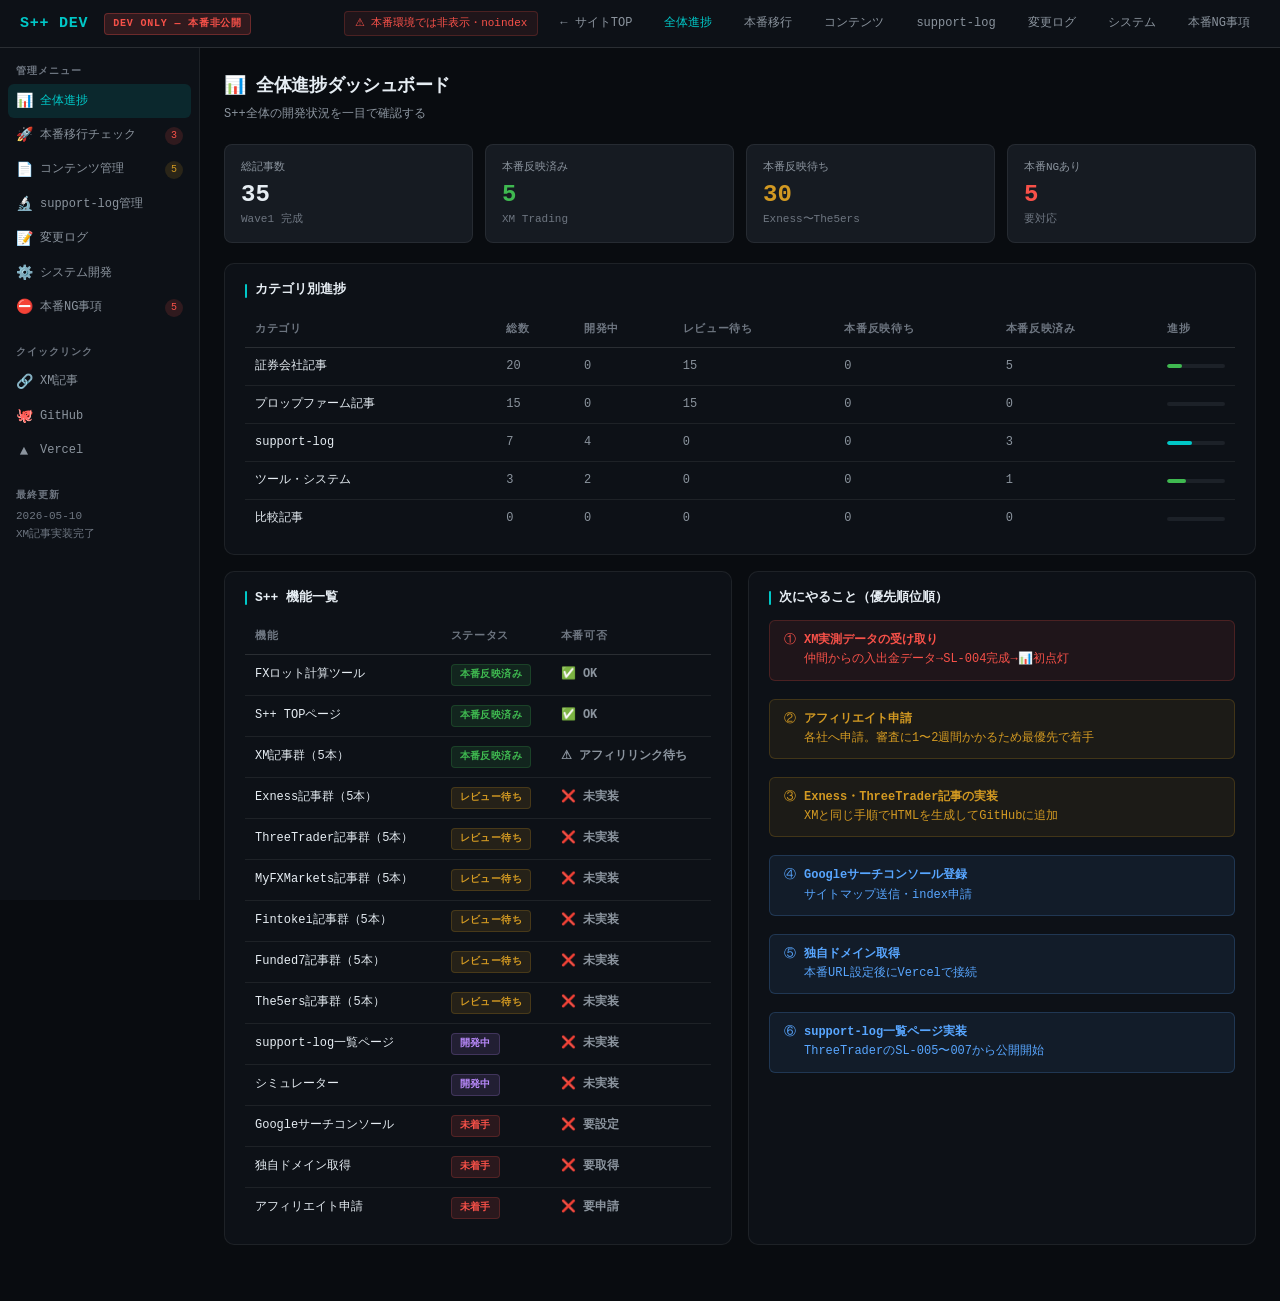
==== dev-dashboard/index.html @ 29a3cdb9 "Add dev-dashboard (DEV ONLY)" ====
<!DOCTYPE html>
<html lang="ja">
<head>
  <meta charset="UTF-8">
  <meta name="viewport" content="width=device-width, initial-scale=1.0">
  <meta name="robots" content="noindex, nofollow">
  <title>S++ Dev Dashboard｜開発管理</title>
  <!-- DEV ONLY: 本番環境では除外またはnoindex -->
  <style>
    :root {
      --bg: #090c10;
      --surface: #0d1117;
      --surface2: #161b22;
      --surface3: #1c2128;
      --border: rgba(255,255,255,0.07);
      --border2: rgba(255,255,255,0.12);
      --text: #e6edf3;
      --text2: #8b949e;
      --text3: #6e7681;
      --accent: #00c8c8;
      --accent2: rgba(0,200,200,0.12);
      --blue: #58a6ff;
      --green: #3fb950;
      --yellow: #d29922;
      --orange: #f0883e;
      --red: #f85149;
      --purple: #bc8cff;
      --ok: #3fb950;
      --ng: #f85149;
      --warn: #d29922;
      --info: #58a6ff;
    }
    * { box-sizing: border-box; margin: 0; padding: 0; }
    body {
      background: var(--bg);
      color: var(--text);
      font-family: 'SF Mono', 'Fira Code', 'Cascadia Code', monospace;
      font-size: 13px;
      line-height: 1.6;
      min-height: 100vh;
    }

    /* ===== TOP BAR ===== */
    .topbar {
      background: var(--surface);
      border-bottom: 1px solid var(--border2);
      padding: 0 20px;
      height: 48px;
      display: flex;
      align-items: center;
      justify-content: space-between;
      position: sticky;
      top: 0;
      z-index: 200;
    }
    .topbar-left {
      display: flex;
      align-items: center;
      gap: 16px;
    }
    .topbar-logo {
      font-size: 15px;
      font-weight: 700;
      color: var(--accent);
      letter-spacing: 0.05em;
    }
    .topbar-badge {
      font-size: 10px;
      background: rgba(248,81,73,0.15);
      color: var(--red);
      border: 1px solid rgba(248,81,73,0.3);
      border-radius: 4px;
      padding: 2px 8px;
      letter-spacing: 0.08em;
      font-weight: 700;
    }
    .topbar-right {
      display: flex;
      align-items: center;
      gap: 12px;
      font-size: 12px;
      color: var(--text2);
    }
    .topbar-right a {
      color: var(--text2);
      text-decoration: none;
      padding: 4px 10px;
      border-radius: 4px;
      transition: background 0.15s;
    }
    .topbar-right a:hover { background: var(--surface2); color: var(--text); }
    .topbar-right a.active { color: var(--accent); }
    .production-warning {
      font-size: 11px;
      background: rgba(248,81,73,0.08);
      color: var(--red);
      border: 1px solid rgba(248,81,73,0.2);
      border-radius: 4px;
      padding: 3px 10px;
    }

    /* ===== LAYOUT ===== */
    .layout {
      display: grid;
      grid-template-columns: 200px 1fr;
      min-height: calc(100vh - 48px);
    }

    /* ===== SIDEBAR ===== */
    .sidebar {
      background: var(--surface);
      border-right: 1px solid var(--border);
      padding: 16px 0;
      position: sticky;
      top: 48px;
      height: calc(100vh - 48px);
      overflow-y: auto;
    }
    .sidebar-section {
      padding: 0 8px;
      margin-bottom: 20px;
    }
    .sidebar-label {
      font-size: 10px;
      font-weight: 700;
      color: var(--text3);
      letter-spacing: 0.1em;
      text-transform: uppercase;
      padding: 0 8px;
      margin-bottom: 4px;
    }
    .sidebar-item {
      display: flex;
      align-items: center;
      gap: 8px;
      padding: 6px 8px;
      border-radius: 6px;
      cursor: pointer;
      color: var(--text2);
      transition: all 0.15s;
      font-size: 12px;
    }
    .sidebar-item:hover { background: var(--surface2); color: var(--text); }
    .sidebar-item.active { background: var(--accent2); color: var(--accent); }
    .sidebar-item .icon { font-size: 14px; width: 16px; text-align: center; }
    .sidebar-count {
      margin-left: auto;
      font-size: 10px;
      background: var(--surface3);
      color: var(--text3);
      border-radius: 10px;
      padding: 1px 6px;
    }
    .sidebar-count.warn { background: rgba(210,153,34,0.15); color: var(--yellow); }
    .sidebar-count.err { background: rgba(248,81,73,0.15); color: var(--red); }

    /* ===== MAIN ===== */
    .main {
      padding: 24px;
      overflow-y: auto;
    }
    .page { display: none; }
    .page.active { display: block; }

    .page-title {
      font-size: 18px;
      font-weight: 700;
      color: var(--text);
      margin-bottom: 4px;
      letter-spacing: -0.02em;
    }
    .page-sub {
      font-size: 12px;
      color: var(--text2);
      margin-bottom: 20px;
    }

    /* ===== CARDS ===== */
    .card {
      background: var(--surface);
      border: 1px solid var(--border);
      border-radius: 10px;
      padding: 16px 20px;
      margin-bottom: 16px;
    }
    .card-title {
      font-size: 13px;
      font-weight: 700;
      color: var(--text);
      margin-bottom: 12px;
      display: flex;
      align-items: center;
      gap: 8px;
    }
    .card-title::before {
      content: "";
      display: inline-block;
      width: 2px;
      height: 14px;
      background: var(--accent);
      border-radius: 2px;
    }

    /* ===== GRID ===== */
    .grid-2 { display: grid; grid-template-columns: 1fr 1fr; gap: 16px; margin-bottom: 16px; }
    .grid-3 { display: grid; grid-template-columns: repeat(3, 1fr); gap: 16px; margin-bottom: 16px; }
    @media (max-width: 900px) { .grid-2, .grid-3 { grid-template-columns: 1fr; } }

    /* ===== STAT CARDS ===== */
    .stat-grid {
      display: grid;
      grid-template-columns: repeat(4, 1fr);
      gap: 12px;
      margin-bottom: 20px;
    }
    .stat-card {
      background: var(--surface2);
      border: 1px solid var(--border);
      border-radius: 8px;
      padding: 14px 16px;
    }
    .stat-label { font-size: 11px; color: var(--text2); margin-bottom: 6px; }
    .stat-value { font-size: 24px; font-weight: 700; color: var(--text); line-height: 1; }
    .stat-value.ok { color: var(--green); }
    .stat-value.warn { color: var(--yellow); }
    .stat-value.err { color: var(--red); }
    .stat-sub { font-size: 11px; color: var(--text3); margin-top: 4px; }

    /* ===== TABLE ===== */
    .tbl { width: 100%; border-collapse: collapse; }
    .tbl th {
      text-align: left;
      padding: 8px 10px;
      font-size: 11px;
      font-weight: 700;
      color: var(--text3);
      letter-spacing: 0.06em;
      text-transform: uppercase;
      border-bottom: 1px solid var(--border2);
    }
    .tbl td {
      padding: 9px 10px;
      border-bottom: 1px solid var(--border);
      font-size: 12px;
      color: var(--text2);
      vertical-align: middle;
    }
    .tbl td:first-child { color: var(--text); }
    .tbl tr:last-child td { border-bottom: none; }
    .tbl tr:hover td { background: var(--surface2); }

    /* ===== BADGES ===== */
    .badge {
      display: inline-block;
      font-size: 10px;
      font-weight: 700;
      padding: 2px 8px;
      border-radius: 4px;
      letter-spacing: 0.04em;
      white-space: nowrap;
    }
    .badge-ok { background: rgba(63,185,80,0.12); color: var(--green); border: 1px solid rgba(63,185,80,0.2); }
    .badge-ng { background: rgba(248,81,73,0.12); color: var(--red); border: 1px solid rgba(248,81,73,0.2); }
    .badge-warn { background: rgba(210,153,34,0.12); color: var(--yellow); border: 1px solid rgba(210,153,34,0.2); }
    .badge-info { background: rgba(88,166,255,0.12); color: var(--blue); border: 1px solid rgba(88,166,255,0.2); }
    .badge-dev { background: rgba(188,140,255,0.12); color: var(--purple); border: 1px solid rgba(188,140,255,0.2); }
    .badge-measured { background: rgba(0,200,200,0.12); color: var(--accent); border: 1px solid rgba(0,200,200,0.2); }

    /* ===== CHECKLIST ===== */
    .checklist { list-style: none; }
    .checklist li {
      display: flex;
      align-items: center;
      justify-content: space-between;
      padding: 8px 0;
      border-bottom: 1px solid var(--border);
      font-size: 12px;
    }
    .checklist li:last-child { border-bottom: none; }
    .checklist-label { display: flex; align-items: center; gap: 8px; color: var(--text2); }
    .check-icon { font-size: 14px; width: 16px; }

    /* ===== PROGRESS BAR ===== */
    .progress-wrap { margin-bottom: 10px; }
    .progress-label { display: flex; justify-content: space-between; font-size: 11px; color: var(--text2); margin-bottom: 4px; }
    .progress-bar { height: 4px; background: var(--surface3); border-radius: 2px; overflow: hidden; }
    .progress-fill { height: 100%; border-radius: 2px; transition: width 0.5s ease; }
    .progress-fill.ok { background: var(--green); }
    .progress-fill.warn { background: var(--yellow); }
    .progress-fill.err { background: var(--red); }
    .progress-fill.accent { background: var(--accent); }

    /* ===== ALERT ===== */
    .alert {
      padding: 10px 14px;
      border-radius: 6px;
      font-size: 12px;
      margin-bottom: 10px;
      display: flex;
      align-items: flex-start;
      gap: 8px;
    }
    .alert-err { background: rgba(248,81,73,0.08); border: 1px solid rgba(248,81,73,0.2); color: var(--red); }
    .alert-warn { background: rgba(210,153,34,0.08); border: 1px solid rgba(210,153,34,0.2); color: var(--yellow); }
    .alert-ok { background: rgba(63,185,80,0.08); border: 1px solid rgba(63,185,80,0.2); color: var(--green); }
    .alert-info { background: rgba(88,166,255,0.08); border: 1px solid rgba(88,166,255,0.2); color: var(--blue); }

    /* ===== PRODUCTION READY ===== */
    .prod-yes { color: var(--green); font-weight: 700; }
    .prod-no { color: var(--red); font-weight: 700; }
    .prod-pending { color: var(--yellow); font-weight: 700; }

    /* ===== CHANGELOG ===== */
    .changelog-item {
      border-left: 2px solid var(--border2);
      padding: 0 0 20px 16px;
      margin-left: 8px;
      position: relative;
    }
    .changelog-item::before {
      content: "";
      position: absolute;
      left: -5px;
      top: 4px;
      width: 8px;
      height: 8px;
      background: var(--accent);
      border-radius: 50%;
      border: 2px solid var(--bg);
    }
    .changelog-date { font-size: 11px; color: var(--text3); margin-bottom: 4px; }
    .changelog-title { font-size: 13px; color: var(--text); font-weight: 600; margin-bottom: 4px; }
    .changelog-desc { font-size: 12px; color: var(--text2); line-height: 1.6; }
    .changelog-tags { display: flex; flex-wrap: wrap; gap: 4px; margin-top: 6px; }

    /* ===== PROD NOTES ===== */
    .prod-note {
      background: rgba(248,81,73,0.05);
      border: 1px solid rgba(248,81,73,0.15);
      border-radius: 8px;
      padding: 14px 16px;
      margin-bottom: 10px;
    }
    .prod-note-title { font-size: 12px; font-weight: 700; color: var(--red); margin-bottom: 6px; }
    .prod-note-body { font-size: 12px; color: var(--text2); line-height: 1.7; }
    .prod-note-body code {
      background: var(--surface3);
      color: var(--accent);
      padding: 1px 5px;
      border-radius: 3px;
      font-family: inherit;
    }
  </style>
</head>
<body>

<!-- TOP BAR -->
<div class="topbar">
  <div class="topbar-left">
    <span class="topbar-logo">S++ DEV</span>
    <span class="topbar-badge">DEV ONLY — 本番非公開</span>
  </div>
  <div class="topbar-right">
    <span class="production-warning">⚠ 本番環境では非表示・noindex</span>
    <a href="/index.html">← サイトTOP</a>
    <a href="#" onclick="showPage('overview'); return false;" class="active" id="nav-overview">全体進捗</a>
    <a href="#" onclick="showPage('release'); return false;" id="nav-release">本番移行</a>
    <a href="#" onclick="showPage('content'); return false;" id="nav-content">コンテンツ</a>
    <a href="#" onclick="showPage('supportlog'); return false;" id="nav-supportlog">support-log</a>
    <a href="#" onclick="showPage('changelog'); return false;" id="nav-changelog">変更ログ</a>
    <a href="#" onclick="showPage('system'); return false;" id="nav-system">システム</a>
    <a href="#" onclick="showPage('prodnotes'); return false;" id="nav-prodnotes">本番NG事項</a>
  </div>
</div>

<div class="layout">

  <!-- SIDEBAR -->
  <div class="sidebar">
    <div class="sidebar-section">
      <div class="sidebar-label">管理メニュー</div>
      <div class="sidebar-item active" onclick="showPage('overview')" id="sb-overview">
        <span class="icon">📊</span> 全体進捗
      </div>
      <div class="sidebar-item" onclick="showPage('release')" id="sb-release">
        <span class="icon">🚀</span> 本番移行チェック
        <span class="sidebar-count err">3</span>
      </div>
      <div class="sidebar-item" onclick="showPage('content')" id="sb-content">
        <span class="icon">📄</span> コンテンツ管理
        <span class="sidebar-count warn">5</span>
      </div>
      <div class="sidebar-item" onclick="showPage('supportlog')" id="sb-supportlog">
        <span class="icon">🔬</span> support-log管理
      </div>
      <div class="sidebar-item" onclick="showPage('changelog')" id="sb-changelog">
        <span class="icon">📝</span> 変更ログ
      </div>
      <div class="sidebar-item" onclick="showPage('system')" id="sb-system">
        <span class="icon">⚙️</span> システム開発
      </div>
      <div class="sidebar-item" onclick="showPage('prodnotes')" id="sb-prodnotes">
        <span class="icon">⛔</span> 本番NG事項
        <span class="sidebar-count err">5</span>
      </div>
    </div>

    <div class="sidebar-section">
      <div class="sidebar-label">クイックリンク</div>
      <div class="sidebar-item" onclick="window.open('/brokers/xm-trading/')">
        <span class="icon">🔗</span> XM記事
      </div>
      <div class="sidebar-item" onclick="window.open('https://github.com/napepalrecords-cyber/s-plus-plus')">
        <span class="icon">🐙</span> GitHub
      </div>
      <div class="sidebar-item" onclick="window.open('https://vercel.com')">
        <span class="icon">▲</span> Vercel
      </div>
    </div>

    <div class="sidebar-section">
      <div class="sidebar-label">最終更新</div>
      <div style="padding: 0 8px; font-size: 11px; color: var(--text3);">
        2026-05-10<br>
        XM記事実装完了
      </div>
    </div>
  </div>

  <!-- MAIN -->
  <div class="main">

    <!-- ===== PAGE: 全体進捗 ===== -->
    <div class="page active" id="page-overview">
      <div class="page-title">📊 全体進捗ダッシュボード</div>
      <div class="page-sub">S++全体の開発状況を一目で確認する</div>

      <!-- サマリー -->
      <div class="stat-grid">
        <div class="stat-card">
          <div class="stat-label">総記事数</div>
          <div class="stat-value">35</div>
          <div class="stat-sub">Wave1 完成</div>
        </div>
        <div class="stat-card">
          <div class="stat-label">本番反映済み</div>
          <div class="stat-value ok">5</div>
          <div class="stat-sub">XM Trading</div>
        </div>
        <div class="stat-card">
          <div class="stat-label">本番反映待ち</div>
          <div class="stat-value warn">30</div>
          <div class="stat-sub">Exness〜The5ers</div>
        </div>
        <div class="stat-card">
          <div class="stat-label">本番NGあり</div>
          <div class="stat-value err">5</div>
          <div class="stat-sub">要対応</div>
        </div>
      </div>

      <!-- カテゴリ別進捗 -->
      <div class="card">
        <div class="card-title">カテゴリ別進捗</div>
        <table class="tbl">
          <thead>
            <tr>
              <th>カテゴリ</th>
              <th>総数</th>
              <th>開発中</th>
              <th>レビュー待ち</th>
              <th>本番反映待ち</th>
              <th>本番反映済み</th>
              <th>進捗</th>
            </tr>
          </thead>
          <tbody>
            <tr>
              <td>証券会社記事</td>
              <td>20</td>
              <td>0</td>
              <td>15</td>
              <td>0</td>
              <td>5</td>
              <td><div class="progress-bar"><div class="progress-fill ok" style="width:25%"></div></div></td>
            </tr>
            <tr>
              <td>プロップファーム記事</td>
              <td>15</td>
              <td>0</td>
              <td>15</td>
              <td>0</td>
              <td>0</td>
              <td><div class="progress-bar"><div class="progress-fill warn" style="width:0%"></div></div></td>
            </tr>
            <tr>
              <td>support-log</td>
              <td>7</td>
              <td>4</td>
              <td>0</td>
              <td>0</td>
              <td>3</td>
              <td><div class="progress-bar"><div class="progress-fill accent" style="width:43%"></div></div></td>
            </tr>
            <tr>
              <td>ツール・システム</td>
              <td>3</td>
              <td>2</td>
              <td>0</td>
              <td>0</td>
              <td>1</td>
              <td><div class="progress-bar"><div class="progress-fill ok" style="width:33%"></div></div></td>
            </tr>
            <tr>
              <td>比較記事</td>
              <td>0</td>
              <td>0</td>
              <td>0</td>
              <td>0</td>
              <td>0</td>
              <td><div class="progress-bar"><div class="progress-fill err" style="width:0%"></div></div></td>
            </tr>
          </tbody>
        </table>
      </div>

      <!-- 機能別ステータス -->
      <div class="grid-2">
        <div class="card">
          <div class="card-title">S++ 機能一覧</div>
          <table class="tbl">
            <thead>
              <tr><th>機能</th><th>ステータス</th><th>本番可否</th></tr>
            </thead>
            <tbody>
              <tr>
                <td>FXロット計算ツール</td>
                <td><span class="badge badge-ok">本番反映済み</span></td>
                <td class="prod-yes">✅ OK</td>
              </tr>
              <tr>
                <td>S++ TOPページ</td>
                <td><span class="badge badge-ok">本番反映済み</span></td>
                <td class="prod-yes">✅ OK</td>
              </tr>
              <tr>
                <td>XM記事群（5本）</td>
                <td><span class="badge badge-ok">本番反映済み</span></td>
                <td class="prod-pending">⚠ アフィリリンク待ち</td>
              </tr>
              <tr>
                <td>Exness記事群（5本）</td>
                <td><span class="badge badge-warn">レビュー待ち</span></td>
                <td class="prod-no">❌ 未実装</td>
              </tr>
              <tr>
                <td>ThreeTrader記事群（5本）</td>
                <td><span class="badge badge-warn">レビュー待ち</span></td>
                <td class="prod-no">❌ 未実装</td>
              </tr>
              <tr>
                <td>MyFXMarkets記事群（5本）</td>
                <td><span class="badge badge-warn">レビュー待ち</span></td>
                <td class="prod-no">❌ 未実装</td>
              </tr>
              <tr>
                <td>Fintokei記事群（5本）</td>
                <td><span class="badge badge-warn">レビュー待ち</span></td>
                <td class="prod-no">❌ 未実装</td>
              </tr>
              <tr>
                <td>Funded7記事群（5本）</td>
                <td><span class="badge badge-warn">レビュー待ち</span></td>
                <td class="prod-no">❌ 未実装</td>
              </tr>
              <tr>
                <td>The5ers記事群（5本）</td>
                <td><span class="badge badge-warn">レビュー待ち</span></td>
                <td class="prod-no">❌ 未実装</td>
              </tr>
              <tr>
                <td>support-log一覧ページ</td>
                <td><span class="badge badge-dev">開発中</span></td>
                <td class="prod-no">❌ 未実装</td>
              </tr>
              <tr>
                <td>シミュレーター</td>
                <td><span class="badge badge-dev">開発中</span></td>
                <td class="prod-no">❌ 未実装</td>
              </tr>
              <tr>
                <td>Googleサーチコンソール</td>
                <td><span class="badge badge-ng">未着手</span></td>
                <td class="prod-no">❌ 要設定</td>
              </tr>
              <tr>
                <td>独自ドメイン取得</td>
                <td><span class="badge badge-ng">未着手</span></td>
                <td class="prod-no">❌ 要取得</td>
              </tr>
              <tr>
                <td>アフィリエイト申請</td>
                <td><span class="badge badge-ng">未着手</span></td>
                <td class="prod-no">❌ 要申請</td>
              </tr>
            </tbody>
          </table>
        </div>

        <div class="card">
          <div class="card-title">次にやること（優先順位順）</div>
          <div style="display:flex;flex-direction:column;gap:8px;">
            <div class="alert alert-err">
              <span>①</span>
              <div><strong>XM実測データの受け取り</strong><br>仲間からの入出金データ→SL-004完成→📊初点灯</div>
            </div>
            <div class="alert alert-warn">
              <span>②</span>
              <div><strong>アフィリエイト申請</strong><br>各社へ申請。審査に1〜2週間かかるため最優先で着手</div>
            </div>
            <div class="alert alert-warn">
              <span>③</span>
              <div><strong>Exness・ThreeTrader記事の実装</strong><br>XMと同じ手順でHTMLを生成してGitHubに追加</div>
            </div>
            <div class="alert alert-info">
              <span>④</span>
              <div><strong>Googleサーチコンソール登録</strong><br>サイトマップ送信・index申請</div>
            </div>
            <div class="alert alert-info">
              <span>⑤</span>
              <div><strong>独自ドメイン取得</strong><br>本番URL設定後にVercelで接続</div>
            </div>
            <div class="alert alert-info">
              <span>⑥</span>
              <div><strong>support-log一覧ページ実装</strong><br>ThreeTraderのSL-005〜007から公開開始</div>
            </div>
          </div>
        </div>
      </div>
    </div>

    <!-- ===== PAGE: 本番移行チェック ===== -->
    <div class="page" id="page-release">
      <div class="page-title">🚀 本番移行チェックダッシュボード</div>
      <div class="page-sub">開発環境から本番環境への移行前に事故を防ぐ</div>

      <div class="alert alert-err">
        ⚠ <strong>現在3件の本番NGがあります。</strong> 本番反映前に必ず解消してください。
      </div>

      <div class="grid-2">
        <div class="card">
          <div class="card-title">本番移行チェックリスト（XM記事群）</div>
          <ul class="checklist">
            <li>
              <div class="checklist-label"><span class="check-icon">✅</span> 空リンクがない</div>
              <span class="badge badge-ok">OK</span>
            </li>
            <li>
              <div class="checklist-label"><span class="check-icon">⚠️</span> アフィリンクまたは公式リンクが設定済み</div>
              <span class="badge badge-warn">要確認</span>
            </li>
            <li>
              <div class="checklist-label"><span class="check-icon">✅</span> プレースホルダーが残っていない</div>
              <span class="badge badge-ok">OK</span>
            </li>
            <li>
              <div class="checklist-label"><span class="check-icon">✅</span> 未確認情報を確認済みと書いていない</div>
              <span class="badge badge-ok">OK</span>
            </li>
            <li>
              <div class="checklist-label"><span class="check-icon">✅</span> support-logのステータスが正しい</div>
              <span class="badge badge-ok">OK</span>
            </li>
            <li>
              <div class="checklist-label"><span class="check-icon">✅</span> schemaが過剰ではない（実測前はArticle+FAQ）</div>
              <span class="badge badge-ok">OK</span>
            </li>
            <li>
              <div class="checklist-label"><span class="check-icon">✅</span> meta title / descriptionが設定済み</div>
              <span class="badge badge-ok">OK</span>
            </li>
            <li>
              <div class="checklist-label"><span class="check-icon">✅</span> canonicalが設定済み</div>
              <span class="badge badge-ok">OK</span>
            </li>
            <li>
              <div class="checklist-label"><span class="check-icon">⚠️</span> noindex / index設定が正しい</div>
              <span class="badge badge-warn">要確認</span>
            </li>
            <li>
              <div class="checklist-label"><span class="check-icon">✅</span> リスク表記が入っている</div>
              <span class="badge badge-ok">OK</span>
            </li>
            <li>
              <div class="checklist-label"><span class="check-icon">✅</span> 広告・アフィリエイト表記が入っている</div>
              <span class="badge badge-ok">OK</span>
            </li>
            <li>
              <div class="checklist-label"><span class="check-icon">❌</span> 404リンクがない（support-log個別URL未作成）</div>
              <span class="badge badge-ng">NG</span>
            </li>
            <li>
              <div class="checklist-label"><span class="check-icon">✅</span> 最終更新日が表示されている</div>
              <span class="badge badge-ok">OK</span>
            </li>
            <li>
              <div class="checklist-label"><span class="check-icon">✅</span> DEV ONLYコメントが本番で非表示になる</div>
              <span class="badge badge-ok">OK（コメント化済み）</span>
            </li>
          </ul>
          <div style="margin-top:16px; padding-top:12px; border-top:1px solid var(--border); display:flex; justify-content:space-between; align-items:center;">
            <span style="font-size:12px; color:var(--text2)">本番反映可否</span>
            <span class="badge badge-warn">⚠ 一部NG — アフィリリンク・404確認後に反映</span>
          </div>
        </div>

        <div class="card">
          <div class="card-title">DEV ONLY 管理項目</div>
          <div style="font-size:12px; color:var(--text2); margin-bottom:12px;">
            以下の項目は開発環境でのみ表示・本番では除外が必要
          </div>
          <table class="tbl">
            <thead>
              <tr><th>項目</th><th>対応状況</th></tr>
            </thead>
            <tbody>
              <tr>
                <td><code style="color:var(--accent);background:var(--surface3);padding:1px 5px;border-radius:3px;">/dev-dashboard/</code> 本番非表示</td>
                <td><span class="badge badge-warn">要設定</span></td>
              </tr>
              <tr>
                <td>アフィリリンク注記<br><code style="color:var(--accent);background:var(--surface3);padding:1px 5px;border-radius:3px;">[DEV ONLY]</code>コメント</td>
                <td><span class="badge badge-ok">コメント化済み</span></td>
              </tr>
              <tr>
                <td>TODO: 個別URL化予定コメント</td>
                <td><span class="badge badge-ok">付与済み</span></td>
              </tr>
              <tr>
                <td>DEV METAタグ</td>
                <td><span class="badge badge-ok">設定済み</span></td>
              </tr>
              <tr>
                <td>本番ビルド時のdev-dashboardの除外</td>
                <td><span class="badge badge-warn">手動確認必要</span></td>
              </tr>
            </tbody>
          </table>
        </div>
      </div>
    </div>

    <!-- ===== PAGE: コンテンツ管理 ===== -->
    <div class="page" id="page-content">
      <div class="page-title">📄 コンテンツ管理ダッシュボード</div>
      <div class="page-sub">SEO記事・アフィリエイト記事・support-log連携を管理する</div>

      <div class="card">
        <div class="card-title">記事一覧（Wave1）</div>
        <table class="tbl">
          <thead>
            <tr>
              <th>記事名</th>
              <th>タイプ</th>
              <th>ステータス</th>
              <th>support-log</th>
              <th>CTA</th>
              <th>K所感</th>
              <th>実装</th>
              <th>本番可否</th>
            </tr>
          </thead>
          <tbody>
            <tr>
              <td>XM Trading Hub</td>
              <td><span class="badge badge-info">Hub</span></td>
              <td><span class="badge badge-ok">実装済み</span></td>
              <td>SL-001〜004</td>
              <td><span class="badge badge-warn">公式URL</span></td>
              <td><span class="badge badge-warn">検証中</span></td>
              <td><span class="badge badge-ok">✅</span></td>
              <td class="prod-pending">⚠ アフィリ待ち</td>
            </tr>
            <tr>
              <td>XM 評判</td>
              <td><span class="badge badge-info">review</span></td>
              <td><span class="badge badge-ok">実装済み</span></td>
              <td>SL-001〜004</td>
              <td><span class="badge badge-warn">公式URL</span></td>
              <td><span class="badge badge-warn">検証中</span></td>
              <td><span class="badge badge-ok">✅</span></td>
              <td class="prod-pending">⚠ アフィリ待ち</td>
            </tr>
            <tr>
              <td>XM 出金</td>
              <td><span class="badge badge-info">withdrawal</span></td>
              <td><span class="badge badge-ok">実装済み</span></td>
              <td>SL-001, SL-004</td>
              <td><span class="badge badge-warn">公式URL</span></td>
              <td><span class="badge badge-warn">検証中</span></td>
              <td><span class="badge badge-ok">✅</span></td>
              <td class="prod-pending">⚠ アフィリ待ち</td>
            </tr>
            <tr>
              <td>XM 安全性</td>
              <td><span class="badge badge-info">safety</span></td>
              <td><span class="badge badge-ok">実装済み</span></td>
              <td>SL-003, SL-004</td>
              <td><span class="badge badge-warn">公式URL</span></td>
              <td><span class="badge badge-warn">検証中</span></td>
              <td><span class="badge badge-ok">✅</span></td>
              <td class="prod-pending">⚠ アフィリ待ち</td>
            </tr>
            <tr>
              <td>XM Kレビュー</td>
              <td><span class="badge badge-info">k-review</span></td>
              <td><span class="badge badge-ok">実装済み</span></td>
              <td>SL-001〜004</td>
              <td><span class="badge badge-warn">公式URL</span></td>
              <td><span class="badge badge-warn">検証中</span></td>
              <td><span class="badge badge-ok">✅</span></td>
              <td class="prod-pending">⚠ アフィリ待ち</td>
            </tr>
            <tr>
              <td>Exness Hub</td>
              <td><span class="badge badge-info">Hub</span></td>
              <td><span class="badge badge-warn">MD完成</span></td>
              <td>—</td>
              <td><span class="badge badge-ng">未設定</span></td>
              <td><span class="badge badge-warn">検証中</span></td>
              <td><span class="badge badge-ng">未実装</span></td>
              <td class="prod-no">❌</td>
            </tr>
            <tr>
              <td>ThreeTrader 出金</td>
              <td><span class="badge badge-info">withdrawal</span></td>
              <td><span class="badge badge-measured">実測反映済み</span></td>
              <td>SL-005, SL-006</td>
              <td><span class="badge badge-ng">未設定</span></td>
              <td><span class="badge badge-warn">検証中</span></td>
              <td><span class="badge badge-ng">未実装</span></td>
              <td class="prod-no">❌</td>
            </tr>
            <tr>
              <td>ThreeTrader 安全性</td>
              <td><span class="badge badge-info">safety</span></td>
              <td><span class="badge badge-measured">実測反映済み</span></td>
              <td>SL-005〜007</td>
              <td><span class="badge badge-ng">未設定</span></td>
              <td><span class="badge badge-warn">検証中</span></td>
              <td><span class="badge badge-ng">未実装</span></td>
              <td class="prod-no">❌</td>
            </tr>
            <tr>
              <td>Fintokei Kレビュー</td>
              <td><span class="badge badge-info">k-review</span></td>
              <td><span class="badge badge-measured">実測（失格経験）</span></td>
              <td>—</td>
              <td><span class="badge badge-ng">未設定</span></td>
              <td><span class="badge badge-ok">一次体験あり</span></td>
              <td><span class="badge badge-ng">未実装</span></td>
              <td class="prod-no">❌</td>
            </tr>
            <tr>
              <td>The5ers Kレビュー</td>
              <td><span class="badge badge-info">k-review</span></td>
              <td><span class="badge badge-measured">実測（大会11位）</span></td>
              <td>—</td>
              <td><span class="badge badge-ng">未設定</span></td>
              <td><span class="badge badge-ok">大会実績あり</span></td>
              <td><span class="badge badge-ng">未実装</span></td>
              <td class="prod-no">❌</td>
            </tr>
          </tbody>
        </table>
      </div>
    </div>

    <!-- ===== PAGE: support-log管理 ===== -->
    <div class="page" id="page-supportlog">
      <div class="page-title">🔬 support-log管理ダッシュボード</div>
      <div class="page-sub">S++の一次情報DBを管理する</div>

      <div class="stat-grid">
        <div class="stat-card">
          <div class="stat-label">総エントリー数</div>
          <div class="stat-value">7</div>
          <div class="stat-sub">SL-001〜007</div>
        </div>
        <div class="stat-card">
          <div class="stat-label">実測済み</div>
          <div class="stat-value ok">3</div>
          <div class="stat-sub">ThreeTrader SL-005〜007</div>
        </div>
        <div class="stat-card">
          <div class="stat-label">確認予定</div>
          <div class="stat-value warn">3</div>
          <div class="stat-sub">XM SL-001〜003</div>
        </div>
        <div class="stat-card">
          <div class="stat-label">入力待ち</div>
          <div class="stat-value err">1</div>
          <div class="stat-sub">XM SL-004</div>
        </div>
      </div>

      <div class="card">
        <div class="card-title">support-log一覧</div>
        <table class="tbl">
          <thead>
            <tr>
              <th>SL番号</th>
              <th>対象業者</th>
              <th>カテゴリ</th>
              <th>内容</th>
              <th>ステータス</th>
              <th>確認者</th>
              <th>記事反映</th>
              <th>公開可否</th>
            </tr>
          </thead>
          <tbody>
            <tr>
              <td>SL-001</td>
              <td>XM Trading</td>
              <td>出金</td>
              <td>利益分をbitwalletへ出金できるか</td>
              <td><span class="badge badge-warn">📋 確認予定</span></td>
              <td>K</td>
              <td><span class="badge badge-warn">未反映</span></td>
              <td class="prod-no">❌</td>
            </tr>
            <tr>
              <td>SL-002</td>
              <td>XM Trading</td>
              <td>ボーナス</td>
              <td>KIWAMI極口座のボーナス対象</td>
              <td><span class="badge badge-warn">📋 確認予定</span></td>
              <td>K</td>
              <td><span class="badge badge-warn">未反映</span></td>
              <td class="prod-no">❌</td>
            </tr>
            <tr>
              <td>SL-003</td>
              <td>XM Trading</td>
              <td>規約</td>
              <td>両建てルールの範囲</td>
              <td><span class="badge badge-warn">📋 確認予定</span></td>
              <td>K</td>
              <td><span class="badge badge-warn">未反映</span></td>
              <td class="prod-no">❌</td>
            </tr>
            <tr>
              <td>SL-004</td>
              <td>XM Trading</td>
              <td>実口座検証</td>
              <td>実口座の入出金テスト</td>
              <td><span class="badge badge-ng">📋 入力待ち</span></td>
              <td>S++ member A</td>
              <td><span class="badge badge-ng">未反映</span></td>
              <td class="prod-no">❌</td>
            </tr>
            <tr>
              <td>SL-005</td>
              <td>ThreeTrader</td>
              <td>出金</td>
              <td>出金処理時間の実測（3回）</td>
              <td><span class="badge badge-measured">📊 実測済み</span></td>
              <td>S++ member A</td>
              <td><span class="badge badge-ok">反映済み</span></td>
              <td class="prod-yes">✅</td>
            </tr>
            <tr>
              <td>SL-006</td>
              <td>ThreeTrader</td>
              <td>入金</td>
              <td>入金反映時間の実測（3回）</td>
              <td><span class="badge badge-measured">📊 実測済み</span></td>
              <td>S++ member A</td>
              <td><span class="badge badge-ok">反映済み</span></td>
              <td class="prod-yes">✅</td>
            </tr>
            <tr>
              <td>SL-007</td>
              <td>ThreeTrader</td>
              <td>安全性</td>
              <td>長期利用実績（3年超・300万円超）</td>
              <td><span class="badge badge-measured">📊 実測済み</span></td>
              <td>S++ member A</td>
              <td><span class="badge badge-ok">反映済み</span></td>
              <td class="prod-yes">✅</td>
            </tr>
          </tbody>
        </table>
      </div>
    </div>

    <!-- ===== PAGE: 変更ログ ===== -->
    <div class="page" id="page-changelog">
      <div class="page-title">📝 変更ログ・更新履歴</div>
      <div class="page-sub">いつ・何を・なぜ・どこに変更したかを追えるようにする</div>

      <div class="card">
        <div class="card-title">変更履歴</div>
        <div style="padding:8px 0;">

          <div class="changelog-item">
            <div class="changelog-date">2026-05-10</div>
            <div class="changelog-title">XM Trading記事ページを開発環境に実装</div>
            <div class="changelog-desc">
              brokers/xm-trading/index.html をGitHubに追加。タブUI（概要/評判/出金/安全性/Kレビュー）で5記事を統合表示。
              TOPページのXMカードの「詳細を見る」リンクを新URLに接続。
            </div>
            <div class="changelog-tags">
              <span class="badge badge-ok">実装</span>
              <span class="badge badge-info">XM Trading</span>
            </div>
          </div>

          <div class="changelog-item">
            <div class="changelog-date">2026-05-10</div>
            <div class="changelog-title">ThreeTrader withdrawal・safety記事にSL-005〜007実測データを反映</div>
            <div class="changelog-desc">
              S++ member Aの実口座データ（出金3回・入金3回・長期利用実績）をsupport-logに収録し、記事に反映。
              ThreeTraderの📊実測済みが初点灯。
            </div>
            <div class="changelog-tags">
              <span class="badge badge-measured">実測反映</span>
              <span class="badge badge-info">ThreeTrader</span>
              <span class="badge badge-info">support-log</span>
            </div>
          </div>

          <div class="changelog-item">
            <div class="changelog-date">2026-05-10</div>
            <div class="changelog-title">XM記事群 最終修正（ai P0〜P4指摘対応）</div>
            <div class="changelog-desc">
              ①「確認したところ（S++検証中）」の矛盾表現を修正。②Kレビューを「暫定判断と検証ログをまとめるページ」と明記。
              ③K所感プレースホルダーを「検証予定項目リスト」に変更。④実測前のReview schema・ratingValueを削除。
              ⑤HowTo schemaをArticle+FAQPageに変更。⑥空CTAリンクを公式URLに差し替え。
            </div>
            <div class="changelog-tags">
              <span class="badge badge-warn">修正</span>
              <span class="badge badge-info">XM Trading</span>
            </div>
          </div>

          <div class="changelog-item">
            <div class="changelog-date">2026-05-09</div>
            <div class="changelog-title">Wave1全35記事のMDファイル生成完了</div>
            <div class="changelog-desc">
              Broker4社（XM・Exness・ThreeTrader・MyFXMarkets）×5記事＋Prop3社（Fintokei・Funded7・The5ers）×5記事。
              S++ SEO MASTER DESIGN v1準拠。
            </div>
            <div class="changelog-tags">
              <span class="badge badge-ok">完了</span>
              <span class="badge badge-info">Wave1</span>
            </div>
          </div>

          <div class="changelog-item">
            <div class="changelog-date">2026-05-09</div>
            <div class="changelog-title">S++ SEO MASTER DESIGN v1 策定</div>
            <div class="changelog-desc">
              K + ai（ChatGPT）共同設計。URL設計・UX思想・記事文体ルール・Wave設計・support-log設計を確定。
            </div>
            <div class="changelog-tags">
              <span class="badge badge-ok">設計完了</span>
              <span class="badge badge-info">SEO</span>
            </div>
          </div>

        </div>
      </div>
    </div>

    <!-- ===== PAGE: システム開発 ===== -->
    <div class="page" id="page-system">
      <div class="page-title">⚙️ システム開発管理ダッシュボード</div>
      <div class="page-sub">ロット計算ツール・シミュレーター・AI機能などを管理する</div>

      <div class="card">
        <div class="card-title">システム一覧</div>
        <table class="tbl">
          <thead>
            <tr>
              <th>機能名</th>
              <th>目的</th>
              <th>UI確認</th>
              <th>スマホ</th>
              <th>API連携</th>
              <th>既知バグ</th>
              <th>本番可否</th>
            </tr>
          </thead>
          <tbody>
            <tr>
              <td>FXロット計算ツール</td>
              <td>リスク管理・ロット計算</td>
              <td><span class="badge badge-ok">✅</span></td>
              <td><span class="badge badge-ok">✅</span></td>
              <td><span class="badge badge-ok">なし（スタンドアロン）</span></td>
              <td>なし</td>
              <td class="prod-yes">✅ 本番公開中</td>
            </tr>
            <tr>
              <td>シミュレーター</td>
              <td>バックテスト・戦略シミュレーション</td>
              <td><span class="badge badge-warn">UI準備中</span></td>
              <td><span class="badge badge-warn">未確認</span></td>
              <td><span class="badge badge-ng">未実装</span></td>
              <td>未着手</td>
              <td class="prod-no">❌ 準備中</td>
            </tr>
            <tr>
              <td>support-log一覧ページ</td>
              <td>一次情報DBの公開UI</td>
              <td><span class="badge badge-ng">未実装</span></td>
              <td><span class="badge badge-ng">未確認</span></td>
              <td><span class="badge badge-ng">なし（静的HTML）</span></td>
              <td>未着手</td>
              <td class="prod-no">❌ 未実装</td>
            </tr>
            <tr>
              <td>AI分析機能</td>
              <td>チャート分析・学習支援</td>
              <td><span class="badge badge-ng">未実装</span></td>
              <td><span class="badge badge-ng">未確認</span></td>
              <td><span class="badge badge-ng">未接続</span></td>
              <td>未着手</td>
              <td class="prod-no">❌ 長期計画</td>
            </tr>
            <tr>
              <td>会員機能</td>
              <td>ユーザー登録・ログイン</td>
              <td><span class="badge badge-ng">未実装</span></td>
              <td><span class="badge badge-ng">未確認</span></td>
              <td><span class="badge badge-ng">未接続</span></td>
              <td>未着手</td>
              <td class="prod-no">❌ 長期計画</td>
            </tr>
          </tbody>
        </table>
      </div>

      <div class="card">
        <div class="card-title">AI機能管理（簡易版）</div>
        <div class="alert alert-info" style="margin-bottom:12px">
          ℹ️ AI機能は現在長期計画段階。以下は将来実装時の管理項目テンプレート。
        </div>
        <table class="tbl">
          <thead>
            <tr><th>制御項目</th><th>内容</th><th>状態</th></tr>
          </thead>
          <tbody>
            <tr><td>売買を断定しない</td><td>「買い」「売り」の断定表現を禁止</td><td><span class="badge badge-warn">設計中</span></td></tr>
            <tr><td>利益保証しない</td><td>「必ず儲かる」等の表現を禁止</td><td><span class="badge badge-warn">設計中</span></td></tr>
            <tr><td>投資助言に見えすぎない</td><td>免責事項・観測ベースの表現を徹底</td><td><span class="badge badge-warn">設計中</span></td></tr>
            <tr><td>根拠のないエントリー指示を出さない</td><td>分析根拠なしのシグナル禁止</td><td><span class="badge badge-warn">設計中</span></td></tr>
          </tbody>
        </table>
      </div>
    </div>

    <!-- ===== PAGE: 本番NG事項 ===== -->
    <div class="page" id="page-prodnotes">
      <div class="page-title">⛔ 本番NG事項ダッシュボード</div>
      <div class="page-sub">本番公開前に必ず解消すべき事項・移行時注意点</div>

      <div class="alert alert-err" style="margin-bottom:20px">
        ⚠ <strong>現在5件の本番NG事項があります。</strong> 本番反映前に必ず対応してください。
      </div>

      <div class="prod-note">
        <div class="prod-note-title">❌ NG-001：アフィリエイトリンク未設定</div>
        <div class="prod-note-body">
          全記事のCTAが公式URLになっています。アフィリエイト申請完了後、<code>[DEV ONLY]</code>コメント箇所をアフィリリンクに差し替えてください。<br>
          対象：XM Hub / review / withdrawal / safety / k-review の5記事
        </div>
      </div>

      <div class="prod-note">
        <div class="prod-note-title">❌ NG-002：support-log個別URLが404</div>
        <div class="prod-note-body">
          記事内の<code>/support-log/xm-profit-withdrawal-bitwallet/</code>等のURLが存在しない。<br>
          対応：support-log一覧ページを実装し、<code><!-- TODO: 個別URL化予定 --></code>の箇所を実URLに更新する。
        </div>
      </div>

      <div class="prod-note">
        <div class="prod-note-title">❌ NG-003：/dev-dashboard/ の本番非表示設定</div>
        <div class="prod-note-body">
          このダッシュボードは本番環境で非表示にする必要があります。<br>
          対応①：<code>noindex</code>は設定済み。<br>
          対応②：本番URLへの導線（ナビリンク等）を追加しないこと。<br>
          対応③：独自ドメイン取得後、本番ビルドからdev-dashboardフォルダを除外する。
        </div>
      </div>

      <div class="prod-note">
        <div class="prod-note-title">⚠ NG-004：Googleサーチコンソール未設定</div>
        <div class="prod-note-body">
          本番URLでのindex申請がまだです。独自ドメイン取得後にサーチコンソールを設定し、sitemap.xmlを送信してください。
        </div>
      </div>

      <div class="prod-note">
        <div class="prod-note-title">⚠ NG-005：XM実測データ未収録（SL-004）</div>
        <div class="prod-note-body">
          XM Tradingの実口座検証データ（SL-004）がまだ入力待ちです。仲間からデータが届き次第、support-logに反映し、XM記事群を更新してください。<br>
          更新対象：withdrawal記事・k-review記事の検証ログ
        </div>
      </div>

      <div class="card" style="margin-top:20px">
        <div class="card-title">本番移行時のチェックフロー</div>
        <div style="font-size:12px; line-height:2; color:var(--text2);">
          1. NG-001（アフィリリンク）→ 申請完了後に差し替え<br>
          2. NG-002（support-log URL）→ 一覧ページ実装後に更新<br>
          3. NG-003（dev-dashboard）→ 本番ビルド時に除外確認<br>
          4. NG-004（サーチコンソール）→ 独自ドメイン取得後に設定<br>
          5. NG-005（XM実測）→ データ受領後に更新<br>
          6. 全NG解消 → 本番URL（独自ドメイン）で公開
        </div>
      </div>
    </div>

  </div><!-- /main -->
</div><!-- /layout -->

<script>
  function showPage(name) {
    // ページ切り替え
    document.querySelectorAll('.page').forEach(p => p.classList.remove('active'));
    document.getElementById('page-' + name).classList.add('active');

    // サイドバー
    document.querySelectorAll('.sidebar-item').forEach(s => s.classList.remove('active'));
    const sb = document.getElementById('sb-' + name);
    if (sb) sb.classList.add('active');

    // ナビ
    document.querySelectorAll('.topbar-right a').forEach(a => a.classList.remove('active'));
    const nav = document.getElementById('nav-' + name);
    if (nav) nav.classList.add('active');
  }
</script>

</body>
</html>
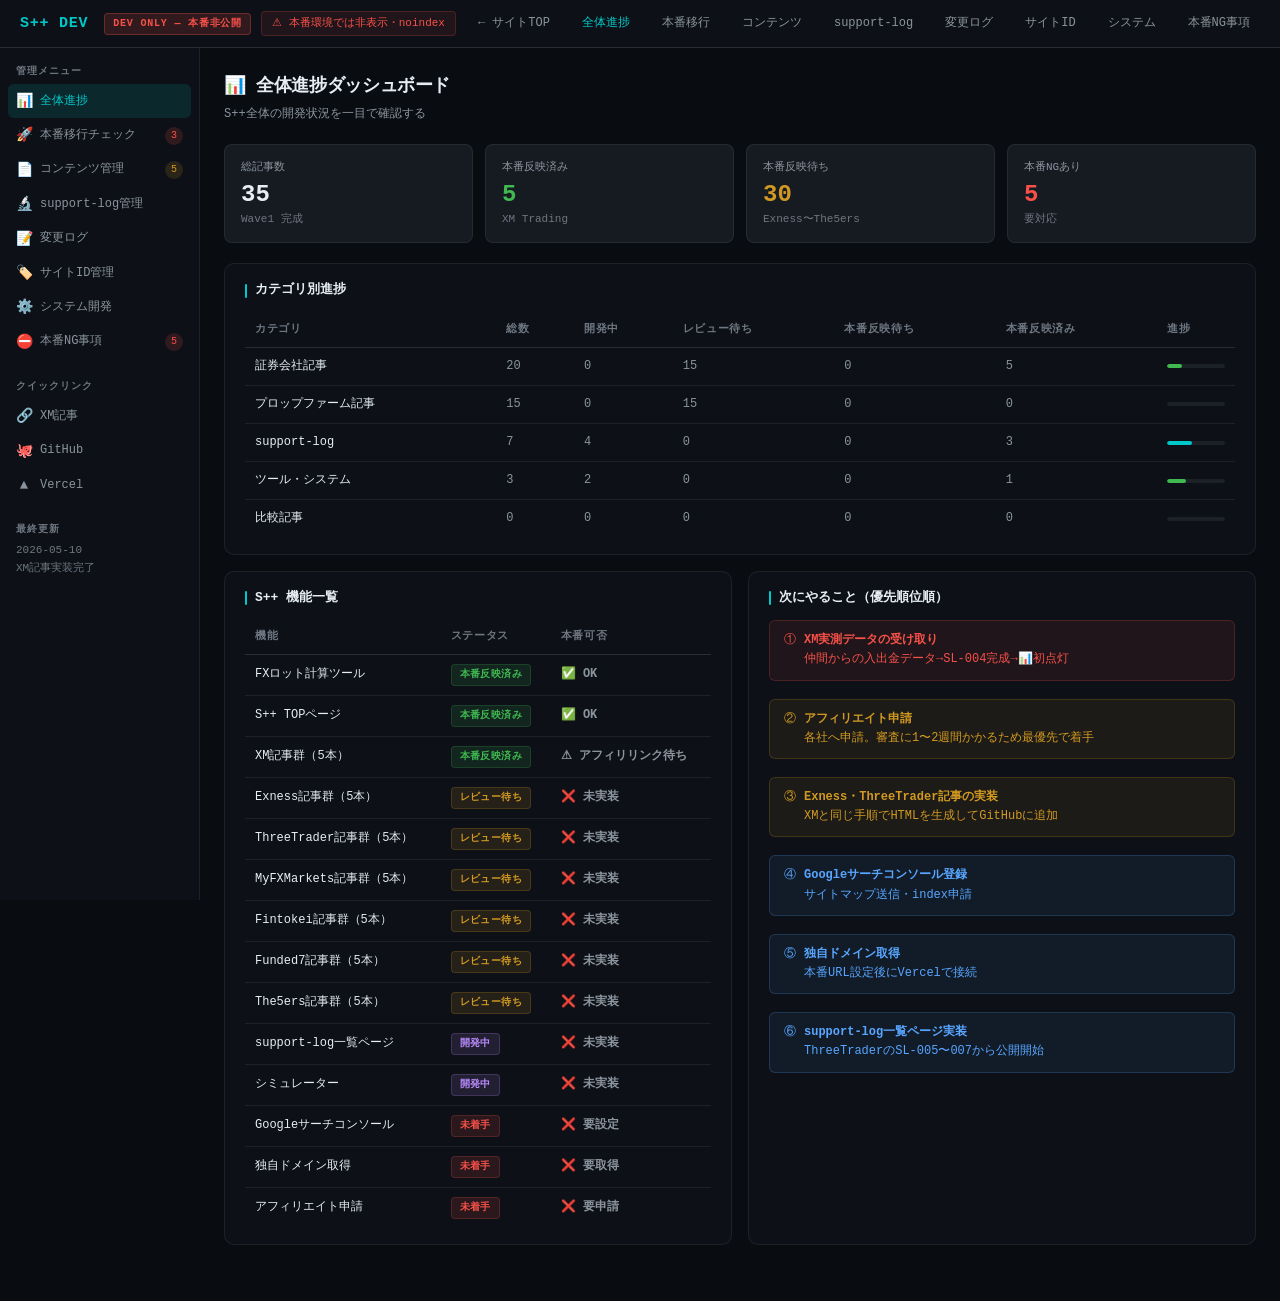
==== commit d6e1ef3f: "Add site identity management section Added site identity management section with phase details and c" ====
--- a/dev-dashboard/index.html
+++ b/dev-dashboard/index.html
@@ -368,6 +368,7 @@
     <a href="#" onclick="showPage('content'); return false;" id="nav-content">コンテンツ</a>
     <a href="#" onclick="showPage('supportlog'); return false;" id="nav-supportlog">support-log</a>
     <a href="#" onclick="showPage('changelog'); return false;" id="nav-changelog">変更ログ</a>
+    <a href="#" onclick="showPage('siteidentity'); return false;" id="nav-siteidentity">サイトID</a>
     <a href="#" onclick="showPage('system'); return false;" id="nav-system">システム</a>
     <a href="#" onclick="showPage('prodnotes'); return false;" id="nav-prodnotes">本番NG事項</a>
   </div>
@@ -395,6 +396,9 @@
       </div>
       <div class="sidebar-item" onclick="showPage('changelog')" id="sb-changelog">
         <span class="icon">📝</span> 変更ログ
+      </div>
+      <div class="sidebar-item" onclick="showPage('siteidentity')" id="sb-siteidentity">
+        <span class="icon">🏷️</span> サイトID管理
       </div>
       <div class="sidebar-item" onclick="showPage('system')" id="sb-system">
         <span class="icon">⚙️</span> システム開発
@@ -1075,6 +1079,179 @@
       </div>
     </div>
 
+    <!-- ===== PAGE: サイトID管理 ===== -->
+    <div class="page" id="page-siteidentity">
+      <div class="page-title">🏷️ サイトID管理・フェーズ管理</div>
+      <div class="page-sub">S++ブランド・タグライン・URL構造の運用ルールを管理する</div>
+
+      <!-- 現在のフェーズ -->
+      <div class="stat-grid">
+        <div class="stat-card" style="border-color: rgba(0,200,200,0.3);">
+          <div class="stat-label">正式サイト名（固定・変更禁止）</div>
+          <div class="stat-value" style="font-size:28px; color:var(--accent);">S++</div>
+          <div class="stat-sub">永久固定</div>
+        </div>
+        <div class="stat-card" style="border-color: rgba(63,185,80,0.3);">
+          <div class="stat-label">現在のフェーズ</div>
+          <div class="stat-value ok">Phase 1</div>
+          <div class="stat-sub">海外FX・プロップファーム実測ガイド</div>
+        </div>
+        <div class="stat-card">
+          <div class="stat-label">現在のタグライン</div>
+          <div class="stat-value" style="font-size:13px; line-height:1.5; margin-top:4px;">S++｜海外FX・<br>プロップファーム実測ガイド</div>
+        </div>
+        <div class="stat-card">
+          <div class="stat-label">次フェーズ移行条件</div>
+          <div class="stat-value" style="font-size:12px; line-height:1.5; margin-top:4px; color:var(--yellow);">国内FX証券会社記事<br>最低限公開後</div>
+        </div>
+      </div>
+
+      <div class="grid-2">
+        <!-- 変更禁止 / 変更可能 -->
+        <div class="card">
+          <div class="card-title">変更禁止項目（固定）</div>
+          <div class="alert alert-err" style="margin-bottom:12px">
+            ⛔ 以下は本番・開発環境を問わず変更禁止
+          </div>
+          <table class="tbl">
+            <thead><tr><th>項目</th><th>固定値</th></tr></thead>
+            <tbody>
+              <tr><td>正式サイト名</td><td style="color:var(--accent); font-weight:700;">S++</td></tr>
+              <tr><td>brokers URL構造</td><td style="color:var(--accent);">/brokers/</td></tr>
+              <tr><td>prop-firms URL構造</td><td style="color:var(--accent);">/prop-firms/</td></tr>
+              <tr><td>support-log URL構造</td><td style="color:var(--accent);">/support-log/</td></tr>
+              <tr><td>compare URL構造</td><td style="color:var(--accent);">/compare/</td></tr>
+              <tr><td>guides URL構造</td><td style="color:var(--accent);">/guides/</td></tr>
+            </tbody>
+          </table>
+        </div>
+
+        <div class="card">
+          <div class="card-title">変更可能項目（フェーズで変化）</div>
+          <div class="alert alert-info" style="margin-bottom:12px">
+            ℹ️ 以下はフェーズに応じて変更可能
+          </div>
+          <table class="tbl">
+            <thead><tr><th>項目</th><th>状態</th></tr></thead>
+            <tbody>
+              <tr><td>トップページ title</td><td><span class="badge badge-warn">フェーズ依存</span></td></tr>
+              <tr><td>H1テキスト</td><td><span class="badge badge-warn">フェーズ依存</span></td></tr>
+              <tr><td>meta description</td><td><span class="badge badge-warn">フェーズ依存</span></td></tr>
+              <tr><td>タグライン</td><td><span class="badge badge-warn">フェーズ依存</span></td></tr>
+              <tr><td>LPコピー</td><td><span class="badge badge-warn">フェーズ依存</span></td></tr>
+              <tr><td>ナビゲーションメニュー</td><td><span class="badge badge-warn">フェーズ依存</span></td></tr>
+            </tbody>
+          </table>
+        </div>
+      </div>
+
+      <!-- フェーズ別タイトル方針 -->
+      <div class="card">
+        <div class="card-title">フェーズ別タイトル方針</div>
+        <table class="tbl">
+          <thead>
+            <tr>
+              <th>フェーズ</th>
+              <th>タイトル</th>
+              <th>移行条件</th>
+              <th>現在</th>
+            </tr>
+          </thead>
+          <tbody>
+            <tr style="background: rgba(0,200,200,0.04);">
+              <td style="color:var(--accent); font-weight:700;">Phase 1</td>
+              <td>S++｜海外FX・プロップファーム実測ガイド</td>
+              <td>初期公開状態</td>
+              <td><span class="badge badge-ok">✅ 現在</span></td>
+            </tr>
+            <tr>
+              <td>Phase 2</td>
+              <td>S++｜FX業者・プロップファーム実測ガイド</td>
+              <td>国内FX証券会社記事が最低限公開されたら</td>
+              <td><span class="badge badge-warn">未達成</span></td>
+            </tr>
+            <tr>
+              <td>Phase 3</td>
+              <td>S++｜FXトレーダーのための統合プラットフォーム</td>
+              <td>ロット計算ツール・シミュレーター・ジャーナル・support-log継続運用・全記事カテゴリ揃い</td>
+              <td><span class="badge badge-ng">長期計画</span></td>
+            </tr>
+          </tbody>
+        </table>
+      </div>
+
+      <!-- Phase 3移行条件詳細 -->
+      <div class="card">
+        <div class="card-title">Phase 3移行条件チェックリスト</div>
+        <p style="font-size:12px; color:var(--text2); margin-bottom:12px">「統合プラットフォーム」と名乗るには以下が全て揃う必要がある</p>
+        <ul class="checklist">
+          <li>
+            <div class="checklist-label"><span class="check-icon">❌</span> ロット計算ツールが実用レベル</div>
+            <span class="badge badge-ok">公開済み（条件達成）</span>
+          </li>
+          <li>
+            <div class="checklist-label"><span class="check-icon">❌</span> 損益期待値シミュレーターが実用レベル</div>
+            <span class="badge badge-ng">未達成</span>
+          </li>
+          <li>
+            <div class="checklist-label"><span class="check-icon">❌</span> トレードジャーナルが最低限動作</div>
+            <span class="badge badge-ng">未達成</span>
+          </li>
+          <li>
+            <div class="checklist-label"><span class="check-icon">❌</span> support-logが継続運用中</div>
+            <span class="badge badge-warn">運用開始済み・継続中</span>
+          </li>
+          <li>
+            <div class="checklist-label"><span class="check-icon">❌</span> 国内FX記事が揃っている</div>
+            <span class="badge badge-ng">未達成</span>
+          </li>
+          <li>
+            <div class="checklist-label"><span class="check-icon">❌</span> 海外FX記事が揃っている</div>
+            <span class="badge badge-warn">XMのみ実装済み</span>
+          </li>
+          <li>
+            <div class="checklist-label"><span class="check-icon">❌</span> プロップファーム記事が揃っている</div>
+            <span class="badge badge-warn">MD完成・未実装</span>
+          </li>
+        </ul>
+        <div style="margin-top:12px; padding-top:12px; border-top:1px solid var(--border); font-size:12px; color:var(--red);">
+          ⚠ Phase 3の条件を満たさずに「統合プラットフォーム」というタイトルを使用しないこと
+        </div>
+      </div>
+
+      <!-- 本番反映前チェック -->
+      <div class="card">
+        <div class="card-title">サイトID本番反映前チェックリスト</div>
+        <ul class="checklist">
+          <li>
+            <div class="checklist-label"><span class="check-icon">✅</span> サイト名がS++で固定されている</div>
+            <span class="badge badge-ok">OK</span>
+          </li>
+          <li>
+            <div class="checklist-label"><span class="check-icon">✅</span> タグラインが現在フェーズ（Phase 1）と一致している</div>
+            <span class="badge badge-ok">OK</span>
+          </li>
+          <li>
+            <div class="checklist-label"><span class="check-icon">⚠️</span> title / H1 / meta description が一致している</div>
+            <span class="badge badge-warn">要確認</span>
+          </li>
+          <li>
+            <div class="checklist-label"><span class="check-icon">✅</span> 未完成機能を前面に出していない</div>
+            <span class="badge badge-ok">OK（準備中表示）</span>
+          </li>
+          <li>
+            <div class="checklist-label"><span class="check-icon">✅</span> 「統合プラットフォーム」と名乗る条件を満たしているか</div>
+            <span class="badge badge-ng">未達成（Phase 1）</span>
+          </li>
+          <li>
+            <div class="checklist-label"><span class="check-icon">✅</span> URL構造を変更していない</div>
+            <span class="badge badge-ok">OK</span>
+          </li>
+        </ul>
+      </div>
+
+    </div><!-- /page-siteidentity -->
+
     <!-- ===== PAGE: システム開発 ===== -->
     <div class="page" id="page-system">
       <div class="page-title">⚙️ システム開発管理ダッシュボード</div>
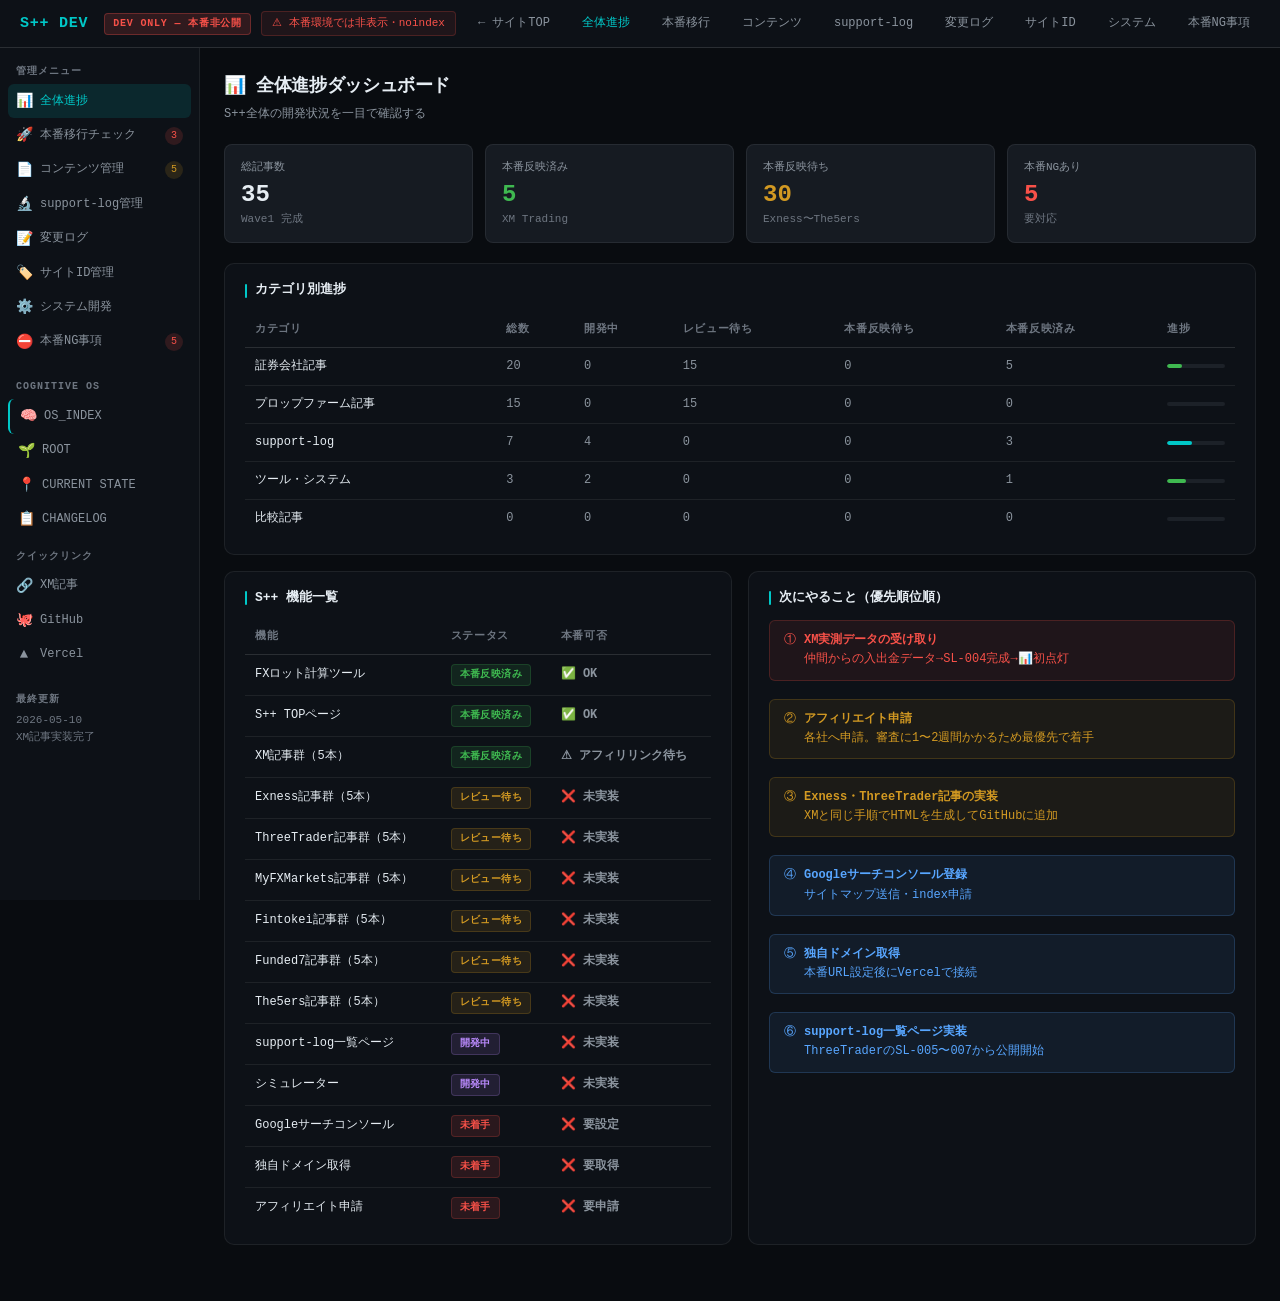
==== commit 9794241b: "Add quick links for Cognitive OS in sidebar" ====
--- a/dev-dashboard/index.html
+++ b/dev-dashboard/index.html
@@ -410,7 +410,21 @@
     </div>
 
     <div class="sidebar-section">
-      <div class="sidebar-label">クイックリンク</div>
+      <div class="sidebar-label">Cognitive OS</div>
+      <div class="sidebar-item" onclick="window.open('https://github.com/napepalrecords-cyber/s-plus-plus/tree/main/dev-dashboard/os')" style="border-left: 2px solid var(--accent); padding-left: 10px;">
+        <span class="icon">🧠</span> OS_INDEX
+      </div>
+      <div class="sidebar-item" onclick="window.open('https://github.com/napepalrecords-cyber/s-plus-plus/blob/main/dev-dashboard/os/ROOT.md')" style="padding-left: 10px;">
+        <span class="icon">🌱</span> ROOT
+      </div>
+      <div class="sidebar-item" onclick="window.open('https://github.com/napepalrecords-cyber/s-plus-plus/blob/main/dev-dashboard/os/CURRENT_STATE.md')" style="padding-left: 10px;">
+        <span class="icon">📍</span> CURRENT STATE
+      </div>
+      <div class="sidebar-item" onclick="window.open('https://github.com/napepalrecords-cyber/s-plus-plus/blob/main/dev-dashboard/os/CHANGELOG.md')" style="padding-left: 10px;">
+        <span class="icon">📋</span> CHANGELOG
+      </div>
+
+      <div class="sidebar-label" style="margin-top:12px;">クイックリンク</div>
       <div class="sidebar-item" onclick="window.open('/brokers/xm-trading/')">
         <span class="icon">🔗</span> XM記事
       </div>
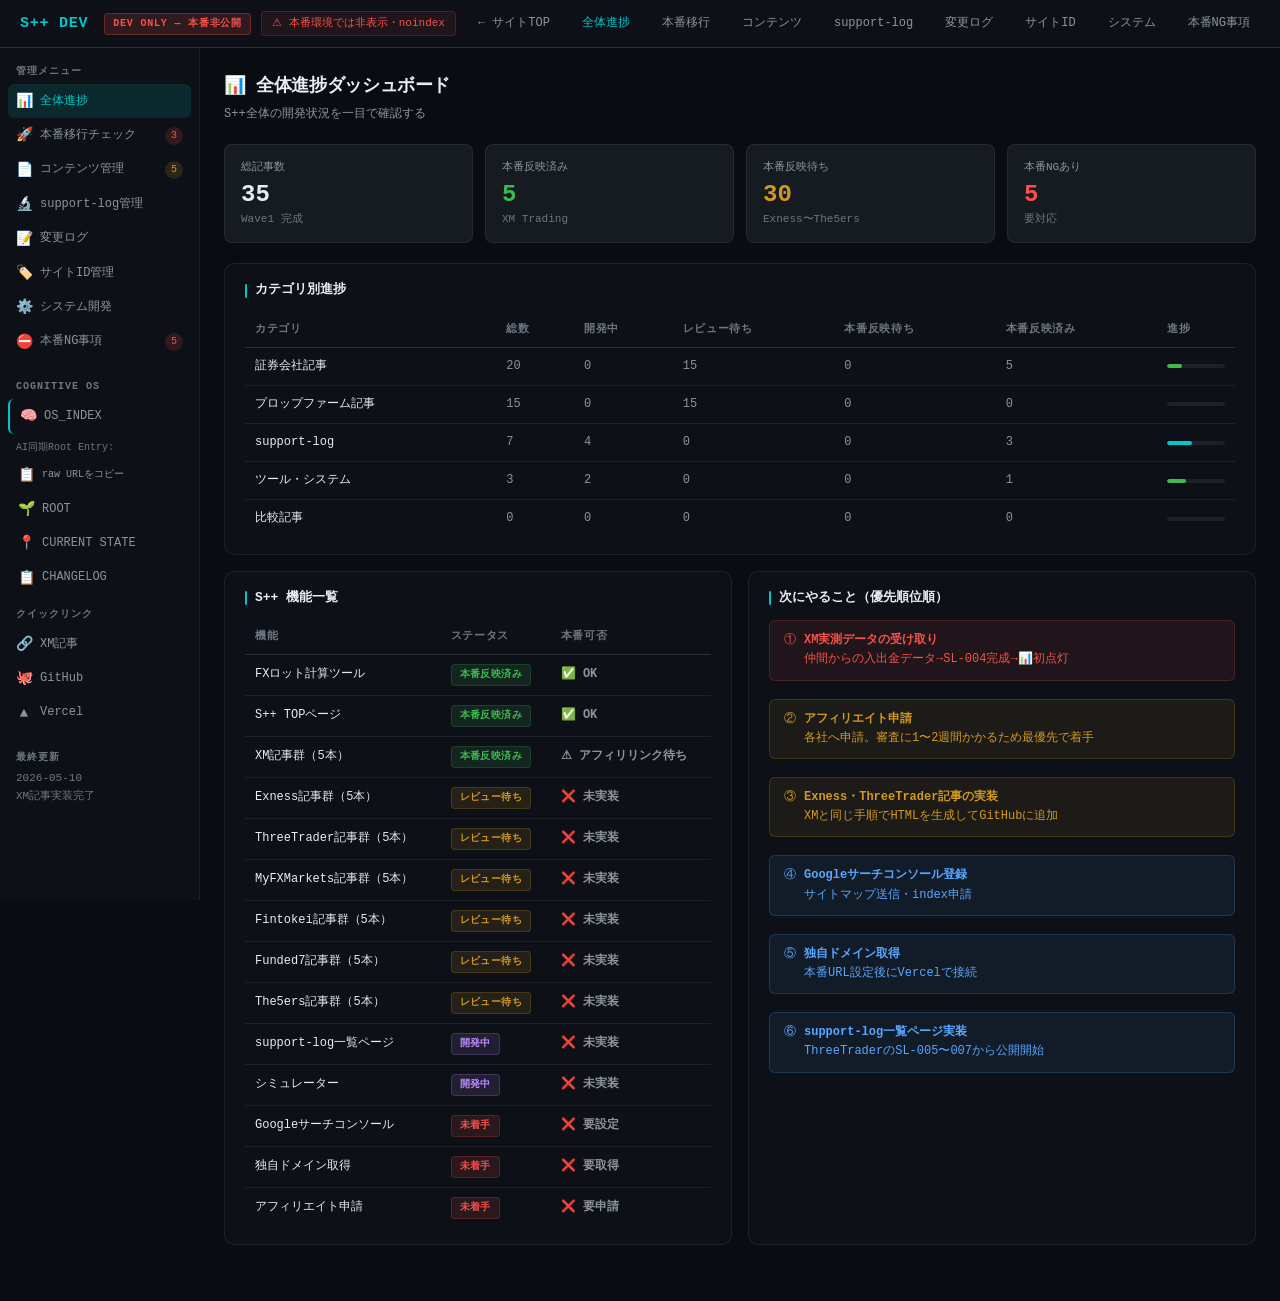
==== commit bdeda23e: "Add AI synchronization root entry to dashboard Added AI synchronization root entry section with link" ====
--- a/dev-dashboard/index.html
+++ b/dev-dashboard/index.html
@@ -413,6 +413,10 @@
       <div class="sidebar-label">Cognitive OS</div>
       <div class="sidebar-item" onclick="window.open('https://github.com/napepalrecords-cyber/s-plus-plus/tree/main/dev-dashboard/os')" style="border-left: 2px solid var(--accent); padding-left: 10px;">
         <span class="icon">🧠</span> OS_INDEX
+      </div>
+      <div style="padding: 6px 8px 2px; font-size: 10px; color: var(--text3);">AI同期Root Entry:</div>
+      <div class="sidebar-item" onclick="navigator.clipboard.writeText('https://raw.githubusercontent.com/napepalrecords-cyber/s-plus-plus/main/dev-dashboard/os/OS_INDEX.md')" style="padding-left: 10px; font-size: 10px;">
+        <span class="icon">📋</span> raw URLをコピー
       </div>
       <div class="sidebar-item" onclick="window.open('https://github.com/napepalrecords-cyber/s-plus-plus/blob/main/dev-dashboard/os/ROOT.md')" style="padding-left: 10px;">
         <span class="icon">🌱</span> ROOT
@@ -1098,6 +1102,29 @@
       <div class="page-title">🏷️ サイトID管理・フェーズ管理</div>
       <div class="page-sub">S++ブランド・タグライン・URL構造の運用ルールを管理する</div>
 
+      <!-- AI同期Root Entry -->
+      <div class="card" style="border-color: rgba(0,200,200,0.3); margin-bottom: 20px;">
+        <div class="card-title">🧠 S++ Cognitive OS — 役割分離</div>
+        <table class="info-table">
+          <tr>
+            <td>人間向けDev管理</td>
+            <td><a href="https://s-plus-plus.vercel.app/dev-dashboard/" target="_blank" style="color:var(--accent)">https://s-plus-plus.vercel.app/dev-dashboard/</a></td>
+          </tr>
+          <tr>
+            <td>AI同期Root Entry</td>
+            <td style="font-size:11px; word-break:break-all; color:var(--accent)">https://raw.githubusercontent.com/napepalrecords-cyber/s-plus-plus/main/dev-dashboard/os/OS_INDEX.md</td>
+          </tr>
+        </table>
+        <div style="margin-top:12px; font-size:12px; color:var(--text2);">
+          AI同期標準プロンプト：
+          <div style="background:var(--surface3); border-radius:6px; padding:10px; margin-top:6px; font-size:11px; color:var(--text); line-height:1.8;">
+            S++ Cognitive Operating Systemに同期してください。<br>
+            Root Entry: https://raw.githubusercontent.com/napepalrecords-cyber/s-plus-plus/main/dev-dashboard/os/OS_INDEX.md<br>
+            同期完了後、Current State / Next Action / Critical Updatesを整理してください。
+          </div>
+        </div>
+      </div>
+
       <!-- 現在のフェーズ -->
       <div class="stat-grid">
         <div class="stat-card" style="border-color: rgba(0,200,200,0.3);">
